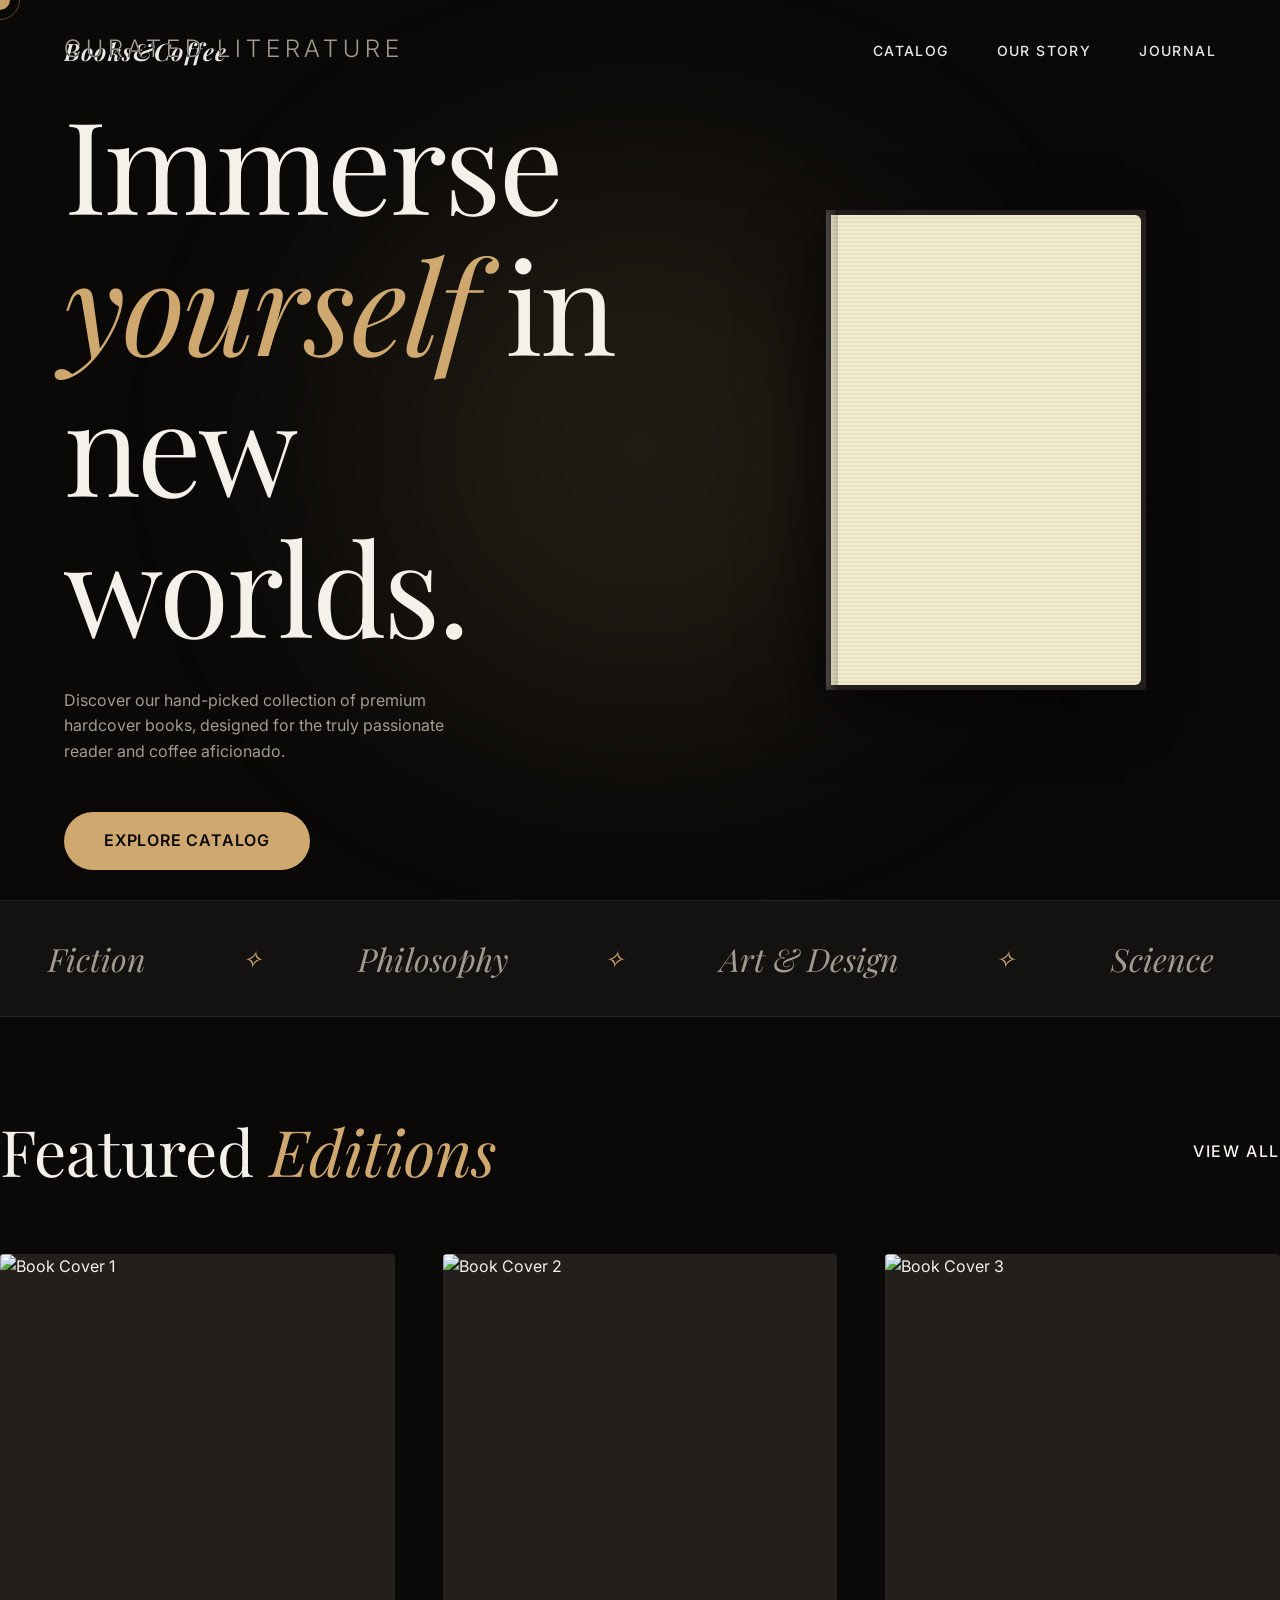
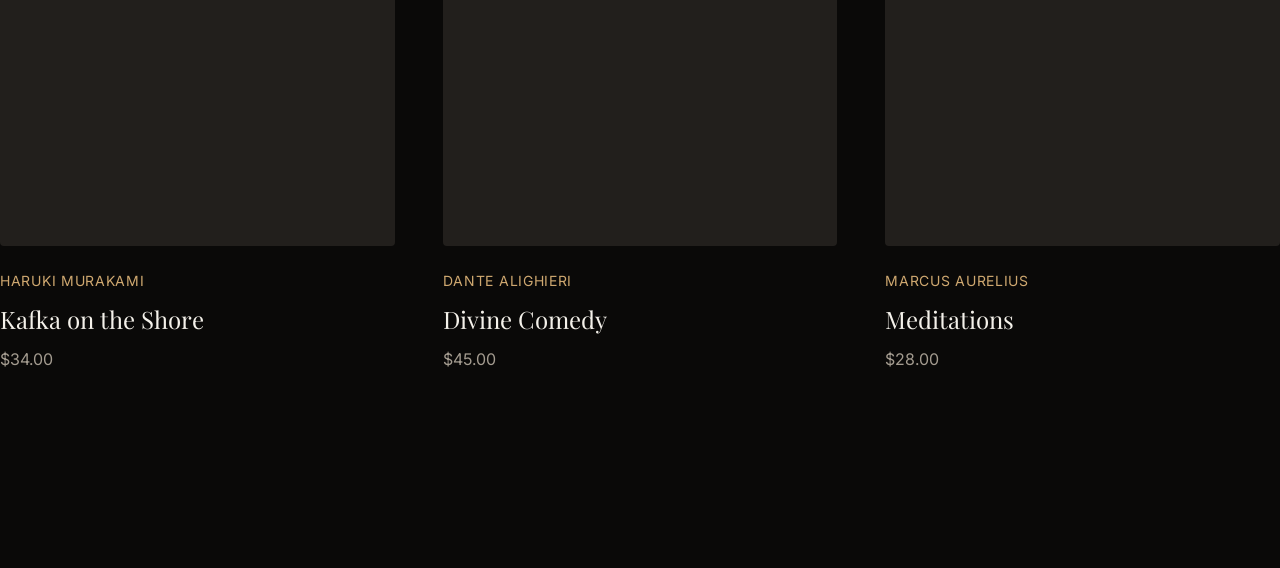
==== index.html @ 7f8e5cc1 "Initial commit: Books and Coffee Awwwards Website" ====
<!DOCTYPE html>
<html lang="en">
<head>
    <meta charset="UTF-8">
    <meta name="viewport" content="width=device-width, initial-scale=1.0">
    <title>Books & Coffee | The Art of Reading</title>
    <!-- Fonts -->
    <link rel="preconnect" href="https://fonts.googleapis.com">
    <link rel="preconnect" href="https://fonts.gstatic.com" crossorigin>
    <link href="https://fonts.googleapis.com/css2?family=Inter:wght@300;400;500;600&family=Playfair+Display:ital,wght@0,400;0,600;0,700;1,400;1,600&display=swap" rel="stylesheet">
    <!-- CSS -->
    <link rel="stylesheet" href="css/style.css">
    <link rel="stylesheet" href="css/animations.css">
    <style>
        /* Specific Landing Page Styles */
        .hero {
            height: 100vh;
            display: flex;
            align-items: center;
            position: relative;
            overflow: hidden;
        }
        
        .hero-bg {
            position: absolute;
            top: 50%;
            left: 50%;
            transform: translate(-50%, -50%);
            width: 80vw;
            height: 80vh;
            background: radial-gradient(circle, rgba(207,168,112,0.15) 0%, rgba(10,9,8,0) 70%);
            border-radius: 50%;
            z-index: 0;
            filter: blur(80px);
        }

        .hero-content {
            position: relative;
            z-index: 10;
            display: flex;
            width: 100%;
            justify-content: space-between;
            align-items: center;
        }

        .hero-text {
            width: 55%;
        }

        .hero-visual {
            width: 40%;
            display: flex;
            justify-content: center;
            perspective: 1200px;
        }

        .btn-primary {
            display: inline-flex;
            align-items: center;
            justify-content: center;
            padding: 1rem 2.5rem;
            background-color: var(--clr-accent);
            color: var(--clr-bg);
            border-radius: 100px;
            font-weight: 600;
            text-transform: uppercase;
            letter-spacing: 0.05em;
            margin-top: 3rem;
            transition: background-color var(--trans-fast);
            position: relative;
            overflow: hidden;
        }

        .btn-primary::before {
            content: '';
            position: absolute;
            top: 0;
            left: -100%;
            width: 100%;
            height: 100%;
            background-color: var(--clr-text);
            transition: left var(--trans-smooth);
            z-index: 1;
        }
        
        .btn-primary:hover::before {
            left: 0;
        }

        .btn-primary span {
            position: relative;
            z-index: 2;
        }

        /* 3D Book styling */
        .book-container {
            width: 320px;
            height: 480px;
            position: relative;
            transform-style: preserve-3d;
            transition: transform 0.1s ease-out;
        }

        .book-container.book-3d {
            box-shadow: -20px 20px 50px rgba(0,0,0,0.5);
        }

        .book-front {
            width: 100%;
            height: 100%;
            position: absolute;
            transform: translateZ(20px);
            background-image: url('https://images.unsplash.com/photo-1544947950-fa07a98d237f?q=80&w=800&auto=format&fit=crop');
            background-size: cover;
            background-position: center;
            border-radius: 2px 8px 8px 2px;
            box-shadow: inset 4px 0 10px rgba(0,0,0,0.1);
        }
        
        .book-front::after {
            /* Spine overlay effect */
            content: '';
            position: absolute;
            top: 0;
            left: 0;
            width: 4%;
            height: 100%;
            background: linear-gradient(to right, rgba(255,255,255,0.2) 0%, rgba(0,0,0,0.2) 100%);
        }

        .book-back {
            width: 100%;
            height: 100%;
            position: absolute;
            transform: translateZ(-20px);
            background-color: var(--clr-surface-light);
            border-radius: 8px 2px 2px 8px;
        }

        .book-spine {
            width: 40px;
            height: 100%;
            position: absolute;
            transform: rotateY(-90deg) translateZ(20px) translateX(-20px);
            background-color: #2c2520;
            transform-origin: left;
        }

        .book-pages {
            width: 310px;
            height: 470px;
            position: absolute;
            top: 5px;
            left: 5px;
            transform: translateZ(-19px);
            background-color: #f4ecce;
            background-image: repeating-linear-gradient(to top, transparent, transparent 2px, rgba(0,0,0,0.05) 2px, rgba(0,0,0,0.05) 4px);
            border-radius: 0 6px 6px 0;
        }

        /* Stats section */
        .stats-marquee {
            width: 100%;
            padding: 2rem 0;
            border-top: 1px solid var(--clr-border);
            border-bottom: 1px solid var(--clr-border);
            display: flex;
            overflow: hidden;
            background-color: var(--clr-surface);
            white-space: nowrap;
        }

        .marquee-content {
            display: flex;
            animation: marquee 20s linear infinite;
        }

        @keyframes marquee {
            0% { transform: translateX(0); }
            100% { transform: translateX(-50%); }
        }

        .marquee-item {
            font-family: var(--font-serif);
            font-size: 2rem;
            font-style: italic;
            padding: 0 3rem;
            color: var(--clr-text-muted);
            display: flex;
            align-items: center;
        }

        .marquee-item::after {
            content: '✧';
            margin-left: 6rem;
            color: var(--clr-accent);
            font-size: 1.5rem;
        }
        
        .section-padding {
            padding: var(--padding-y) 0;
        }

        /* Mini Book Grid */
        .featured-grid {
            display: grid;
            grid-template-columns: repeat(3, 1fr);
            gap: 3rem;
            margin-top: 4rem;
        }

        .book-card {
            position: relative;
            cursor: pointer;
            group: hover;
        }

        .book-card-cover {
            width: 100%;
            aspect-ratio: 2/3;
            background-color: var(--clr-surface-light);
            overflow: hidden;
            margin-bottom: 1.5rem;
            border-radius: 4px;
        }

        .book-card-cover img {
            width: 100%;
            height: 100%;
            object-fit: cover;
            transition: transform 0.8s var(--trans-smooth);
        }

        .book-card:hover .book-card-cover img {
            transform: scale(1.05);
        }

        .book-meta {
            display: flex;
            flex-direction: column;
            gap: 0.5rem;
        }
        
        .book-author {
            color: var(--clr-accent);
            font-size: 0.875rem;
            text-transform: uppercase;
            letter-spacing: 0.05em;
        }
        
        .book-title {
            font-size: 1.5rem;
        }
    </style>
</head>
<body>
    <!-- Custom Cursor -->
    <div class="cursor"></div>
    <div class="cursor-follower"></div>
    
    <!-- Loader -->
    <div class="page-loader">
        <h2 class="serif text-accent" style="font-style: italic;">Books & Coffee.</h2>
    </div>

    <!-- Nav -->
    <nav class="navbar reveal-up">
        <a href="index.html" class="logo interactive magnetic">
            <span class="magnetic-text">Books&Coffee</span>
        </a>
        <div class="nav-links">
            <a href="catalog.html" class="nav-link interactive">Catalog</a>
            <a href="#" class="nav-link interactive">Our Story</a>
            <a href="#" class="nav-link interactive">Journal</a>
        </div>
    </nav>

    <main>
        <!-- Hero -->
        <section class="hero container">
            <div class="hero-bg"></div>
            <div class="hero-content">
                <div class="hero-text">
                    <p class="subtitle reveal-up delay-1" style="margin-bottom: 1.5rem; text-transform: uppercase; letter-spacing: 0.2em;">Curated Literature</p>
                    <h1 class="title-xl reveal-up delay-2">Immerse <br><span class="serif text-accent" style="font-style: italic;">yourself</span> in <br>new worlds.</h1>
                    <p class="reveal-up delay-3" style="max-width: 400px; margin-top: 2rem; color: var(--clr-text-muted);">
                        Discover our hand-picked collection of premium hardcover books, designed for the truly passionate reader and coffee aficionado.
                    </p>
                    <div class="reveal-up delay-4">
                        <a href="catalog.html" class="btn-primary interactive">
                            <span>Explore Catalog</span>
                        </a>
                    </div>
                </div>
                <!-- 3D Book Visual -->
                <div class="hero-visual reveal-up delay-2">
                    <a href="book.html" class="interactive">
                        <div class="book-container book-3d">
                            <div class="book-spine"></div>
                            <div class="book-pages"></div>
                            <div class="book-back"></div>
                            <div class="book-front"></div>
                        </div>
                    </a>
                </div>
            </div>
        </section>

        <!-- Marquee -->
        <div class="stats-marquee">
            <div class="marquee-content">
                <div class="marquee-item">Fiction</div>
                <div class="marquee-item">Philosophy</div>
                <div class="marquee-item">Art & Design</div>
                <div class="marquee-item">Science</div>
                <div class="marquee-item">Fiction</div>
                <div class="marquee-item">Philosophy</div>
                <div class="marquee-item">Art & Design</div>
                <div class="marquee-item">Science</div>
            </div>
        </div>

        <!-- Featured Section -->
        <section class="container section-padding">
            <div class="flex justify-between align-center reveal-up">
                <h2 class="title-lg">Featured <span class="serif text-accent" style="font-style: italic;">Editions</span></h2>
                <a href="catalog.html" class="nav-link interactive" style="font-size: 1rem;">View All</a>
            </div>
            
            <div class="featured-grid">
                <!-- Book Card 1 -->
                <a href="book.html" class="book-card interactive reveal-up delay-1">
                    <div class="book-card-cover reveal-mask">
                        <img src="https://images.unsplash.com/photo-1589829085413-56de8ae18c73?auto=format&fit=crop&q=80&w=800" alt="Book Cover 1">
                    </div>
                    <div class="book-meta">
                        <span class="book-author">Haruki Murakami</span>
                        <h3 class="serif book-title">Kafka on the Shore</h3>
                        <span style="color: var(--clr-text-muted);">$34.00</span>
                    </div>
                </a>
                
                <!-- Book Card 2 -->
                <a href="book.html" class="book-card interactive reveal-up delay-2">
                    <div class="book-card-cover reveal-mask">
                        <img src="https://images.unsplash.com/photo-1629196914225-eb89222cf61f?auto=format&fit=crop&q=80&w=800" alt="Book Cover 2">
                    </div>
                    <div class="book-meta">
                        <span class="book-author">Dante Alighieri</span>
                        <h3 class="serif book-title">Divine Comedy</h3>
                        <span style="color: var(--clr-text-muted);">$45.00</span>
                    </div>
                </a>

                <!-- Book Card 3 -->
                <a href="book.html" class="book-card interactive reveal-up delay-3">
                    <div class="book-card-cover reveal-mask">
                        <img src="https://images.unsplash.com/photo-1543002588-bfa74002ed7e?auto=format&fit=crop&q=80&w=800" alt="Book Cover 3">
                    </div>
                    <div class="book-meta">
                        <span class="book-author">Marcus Aurelius</span>
                        <h3 class="serif book-title">Meditations</h3>
                        <span style="color: var(--clr-text-muted);">$28.00</span>
                    </div>
                </a>
            </div>
        </section>
        
        <!-- Footer Spacer -->
        <div style="height: 100px;"></div>
    </main>

    <!-- Dependencies -->
    <script src="https://unpkg.com/@studio-freight/lenis@1.0.42/dist/lenis.min.js"></script>
    <script src="js/main.js"></script>
    <script src="js/book-effects.js"></script>
    <script>
        // Init scroll reveal observers
        document.addEventListener("DOMContentLoaded", () => {
            // Remove Loader
            setTimeout(() => {
                document.querySelector('.page-loader').classList.add('loaded');
                
                // Trigger initial animations
                setTimeout(() => {
                    document.querySelectorAll('.hero .reveal-up').forEach(el => el.classList.add('in-view'));
                }, 100);
            }, 800);

            // Scroll Observer
            const observerOptions = {
                root: null,
                rootMargin: '0px',
                threshold: 0.15
            };

            const observer = new IntersectionObserver((entries, observer) => {
                entries.forEach(entry => {
                    if (entry.isIntersecting) {
                        entry.target.classList.add('in-view');
                        // Optional: Unobserve after reveal
                        // observer.unobserve(entry.target);
                    }
                });
            }, observerOptions);

            document.querySelectorAll('.reveal-up:not(.hero .reveal-up), .reveal-mask').forEach(el => {
                observer.observe(el);
            });
        });
    </script>
</body>
</html>
---- css/style.css ----
:root {
    /* Color Palette - Premium Espresso / Gold / Cream */
    --clr-bg: #0a0908;
    --clr-surface: #141210;
    --clr-surface-light: #221f1c;
    --clr-text: #f4f1ea;
    --clr-text-muted: #a39b8f;
    --clr-accent: #cfa870;
    /* Goldish / Warm */
    --clr-accent-dark: #8c6a36;
    --clr-border: rgba(255, 255, 255, 0.08);

    /* Typography */
    --font-sans: 'Inter', -apple-system, BlinkMacSystemFont, "Segoe UI", Roboto, Helvetica, Arial, sans-serif;
    --font-serif: 'Playfair Display', Georgia, serif;

    /* Spacing & Layout */
    --container-width: 1440px;
    --padding-x: clamp(1.5rem, 5vw, 4rem);
    --padding-y: clamp(2rem, 8vw, 6rem);

    /* Transitions */
    --trans-fast: 0.3s cubic-bezier(0.16, 1, 0.3, 1);
    --trans-smooth: 0.6s cubic-bezier(0.25, 1, 0.25, 1);
    --trans-spring: 0.8s cubic-bezier(0.175, 0.885, 0.32, 1.275);
}

/* Reset */
*,
*::before,
*::after {
    box-sizing: border-box;
    margin: 0;
    padding: 0;
}

html {
    font-size: 16px;
}

body {
    background-color: var(--clr-bg);
    color: var(--clr-text);
    font-family: var(--font-sans);
    line-height: 1.6;
    overflow-x: hidden;
    -webkit-font-smoothing: antialiased;
    -moz-osx-font-smoothing: grayscale;
    /* Hide default cursor for custom cursor */
    cursor: none;
}

/* Typography Utilities */
h1,
h2,
h3,
h4,
h5,
h6,
.serif {
    font-family: var(--font-serif);
    font-weight: 400;
}

.text-accent {
    color: var(--clr-accent);
}

.title-xl {
    font-size: clamp(3rem, 10vw, 8rem);
    line-height: 1.1;
    letter-spacing: -0.02em;
}

.title-lg {
    font-size: clamp(2rem, 5vw, 4.5rem);
    line-height: 1.2;
}

.subtitle {
    font-size: clamp(1.125rem, 2vw, 1.5rem);
    color: var(--clr-text-muted);
    font-weight: 300;
}

/* Links & Buttons */
a {
    color: inherit;
    text-decoration: none;
    cursor: none;
    /* Let custom cursor handle hover state visually */
}

button {
    background: none;
    border: none;
    color: inherit;
    font: inherit;
    cursor: none;
    outline: none;
}

/* Custom Cursor */
.cursor {
    position: fixed;
    top: 0;
    left: 0;
    width: 20px;
    height: 20px;
    border-radius: 50%;
    background-color: var(--clr-accent);
    pointer-events: none;
    z-index: 9999;
    transform: translate(-50%, -50%);
    transition: width 0.3s cubic-bezier(0.16, 1, 0.3, 1),
        height 0.3s cubic-bezier(0.16, 1, 0.3, 1),
        background-color 0.3s ease;
    mix-blend-mode: difference;
}

.cursor-follower {
    position: fixed;
    top: 0;
    left: 0;
    width: 40px;
    height: 40px;
    border-radius: 50%;
    border: 1px solid rgba(207, 168, 112, 0.4);
    pointer-events: none;
    z-index: 9998;
    transform: translate(-50%, -50%);
    transition: transform 0.1s linear,
        width 0.4s cubic-bezier(0.16, 1, 0.3, 1),
        height 0.4s cubic-bezier(0.16, 1, 0.3, 1);
}

body:hover .cursor,
body:hover .cursor-follower {
    opacity: 1;
}

/* Layout Utilities */
.container {
    width: 100%;
    max-width: var(--container-width);
    margin: 0 auto;
    padding: 0 var(--padding-x);
}

.flex {
    display: flex;
}

.flex-col {
    flex-direction: column;
}

.justify-between {
    justify-content: space-between;
}

.justify-center {
    justify-content: center;
}

.align-center {
    align-items: center;
}

/* Navigation */
.navbar {
    position: fixed;
    top: 0;
    left: 0;
    width: 100%;
    padding: 2rem var(--padding-x);
    z-index: 100;
    display: flex;
    justify-content: space-between;
    align-items: center;
    mix-blend-mode: difference;
}

.logo {
    font-family: var(--font-serif);
    font-size: 1.5rem;
    font-style: italic;
    font-weight: 600;
    letter-spacing: 0.05em;
    position: relative;
    overflow: hidden;
}

.nav-links {
    display: flex;
    gap: 3rem;
}

.nav-link {
    font-size: 0.875rem;
    text-transform: uppercase;
    letter-spacing: 0.1em;
    font-weight: 500;
    position: relative;
}

.nav-link::after {
    content: '';
    position: absolute;
    bottom: -4px;
    left: 0;
    width: 100%;
    height: 1px;
    background-color: var(--clr-accent);
    transform: scaleX(0);
    transform-origin: right;
    transition: transform 0.4s cubic-bezier(0.16, 1, 0.3, 1);
}

.nav-link:hover::after {
    transform: scaleX(1);
    transform-origin: left;
}

/* Utility to ensure Lenis works seamlessly */
html.lenis {
    height: auto;
}

.lenis.lenis-smooth {
    scroll-behavior: auto;
}

.lenis.lenis-smooth [data-lenis-prevent] {
    overscroll-behavior: contain;
}

.lenis.lenis-stopped {
    overflow: hidden;
}

.lenis.lenis-scrolling iframe {
    pointer-events: none;
}
---- css/animations.css ----
/* animations.css */

/* Staggered Fade Up Reveal */
.reveal-up {
    opacity: 0;
    transform: translateY(60px);
    transition: opacity 1.2s var(--trans-smooth), transform 1.2s var(--trans-smooth);
}

.reveal-up.in-view {
    opacity: 1;
    transform: translateY(0);
}

.delay-1 {
    transition-delay: 0.1s;
}

.delay-2 {
    transition-delay: 0.2s;
}

.delay-3 {
    transition-delay: 0.3s;
}

.delay-4 {
    transition-delay: 0.4s;
}

/* Image Parallax Mask Reveal */
.reveal-mask {
    position: relative;
    overflow: hidden;
}

.reveal-mask::after {
    content: '';
    position: absolute;
    top: 0;
    left: 0;
    width: 100%;
    height: 100%;
    background-color: var(--clr-surface);
    transform-origin: top;
    transition: transform 1.2s var(--trans-smooth);
    z-index: 2;
}

.reveal-mask.in-view::after {
    transform: scaleY(0);
}

.reveal-mask img {
    transform: scale(1.2);
    transition: transform 2s var(--trans-smooth);
}

.reveal-mask.in-view img {
    transform: scale(1);
}

/* Page loader fade out */
.page-loader {
    position: fixed;
    top: 0;
    left: 0;
    width: 100%;
    height: 100%;
    background-color: var(--clr-bg);
    z-index: 99999;
    display: flex;
    justify-content: center;
    align-items: center;
    transition: opacity 0.8s ease, visibility 0.8s ease;
}

.page-loader.loaded {
    opacity: 0;
    visibility: hidden;
}

/* Continuous slow rotation */
@keyframes spin-slow {
    0% {
        transform: rotate(0deg);
    }

    100% {
        transform: rotate(360deg);
    }
}

.spin-slow {
    animation: spin-slow 20s linear infinite;
}
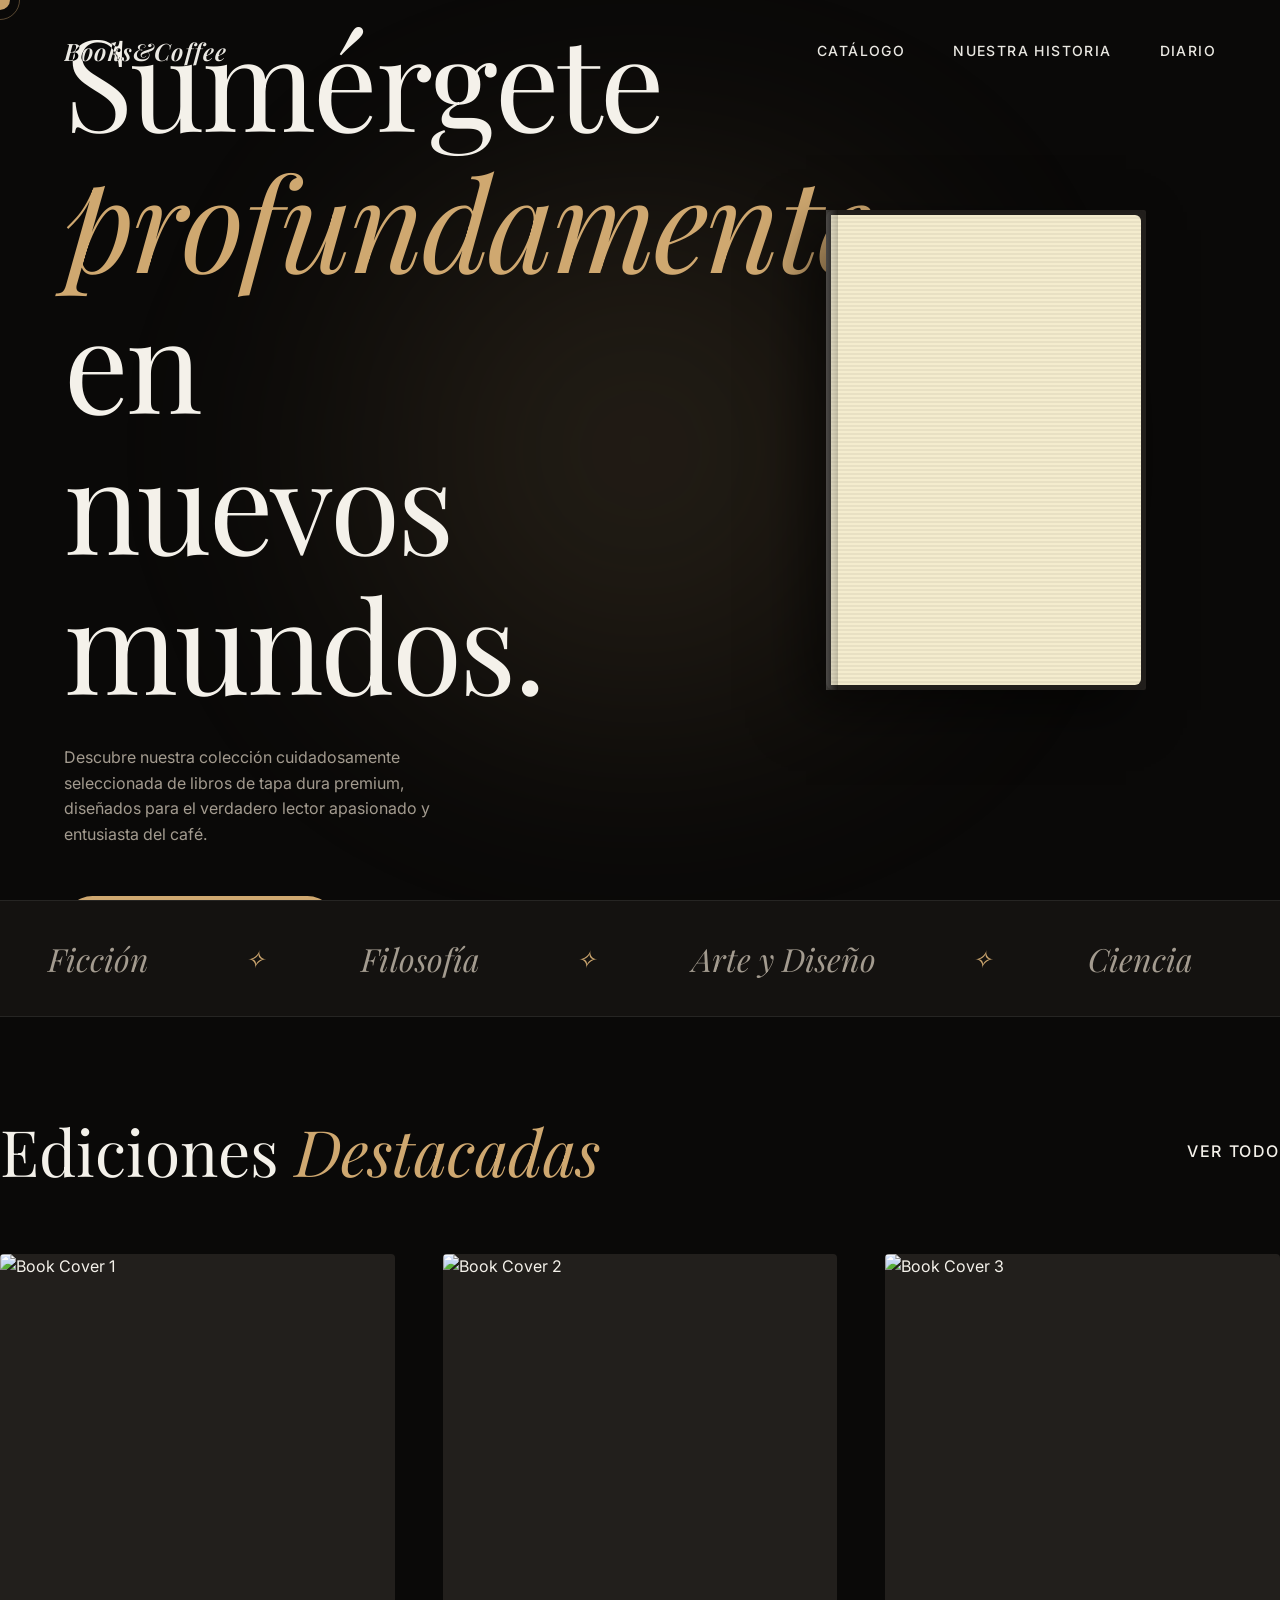
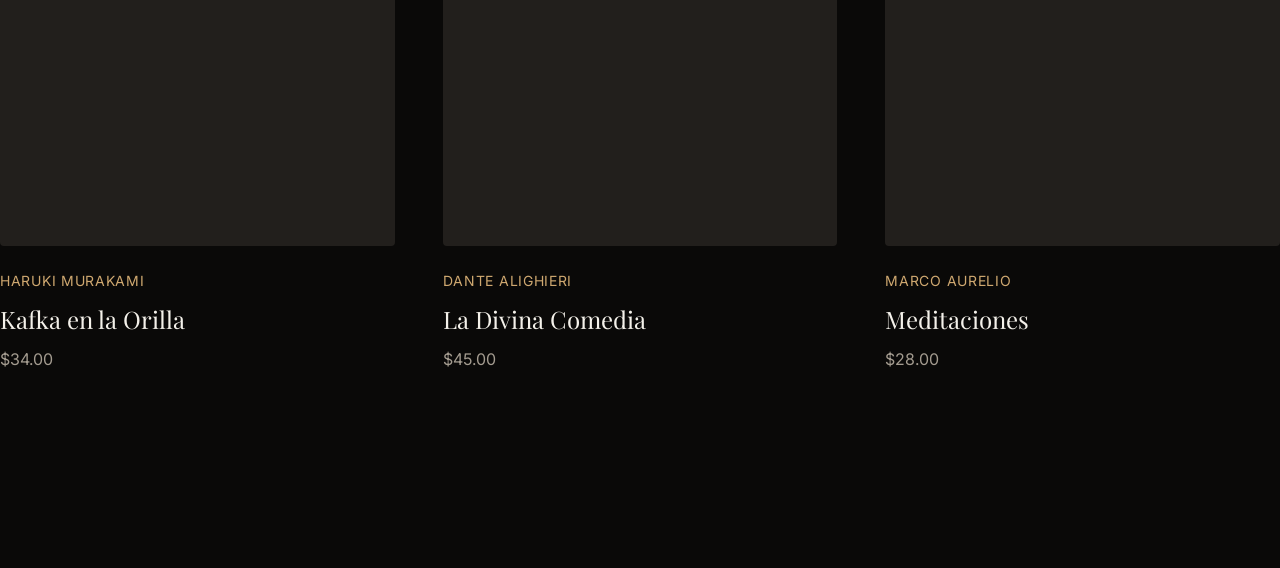
==== commit cc170409: "Fix book.html layout and translate all pages to Spanish" ====
--- a/index.html
+++ b/index.html
@@ -1,13 +1,16 @@
 <!DOCTYPE html>
-<html lang="en">
+<html lang="es">
+
 <head>
     <meta charset="UTF-8">
     <meta name="viewport" content="width=device-width, initial-scale=1.0">
-    <title>Books & Coffee | The Art of Reading</title>
+    <title>Books & Coffee | El Arte de Leer</title>
     <!-- Fonts -->
     <link rel="preconnect" href="https://fonts.googleapis.com">
     <link rel="preconnect" href="https://fonts.gstatic.com" crossorigin>
-    <link href="https://fonts.googleapis.com/css2?family=Inter:wght@300;400;500;600&family=Playfair+Display:ital,wght@0,400;0,600;0,700;1,400;1,600&display=swap" rel="stylesheet">
+    <link
+        href="https://fonts.googleapis.com/css2?family=Inter:wght@300;400;500;600&family=Playfair+Display:ital,wght@0,400;0,600;0,700;1,400;1,600&display=swap"
+        rel="stylesheet">
     <!-- CSS -->
     <link rel="stylesheet" href="css/style.css">
     <link rel="stylesheet" href="css/animations.css">
@@ -20,7 +23,7 @@
             position: relative;
             overflow: hidden;
         }
-        
+
         .hero-bg {
             position: absolute;
             top: 50%;
@@ -28,7 +31,7 @@
             transform: translate(-50%, -50%);
             width: 80vw;
             height: 80vh;
-            background: radial-gradient(circle, rgba(207,168,112,0.15) 0%, rgba(10,9,8,0) 70%);
+            background: radial-gradient(circle, rgba(207, 168, 112, 0.15) 0%, rgba(10, 9, 8, 0) 70%);
             border-radius: 50%;
             z-index: 0;
             filter: blur(80px);
@@ -82,7 +85,7 @@
             transition: left var(--trans-smooth);
             z-index: 1;
         }
-        
+
         .btn-primary:hover::before {
             left: 0;
         }
@@ -102,7 +105,7 @@
         }
 
         .book-container.book-3d {
-            box-shadow: -20px 20px 50px rgba(0,0,0,0.5);
+            box-shadow: -20px 20px 50px rgba(0, 0, 0, 0.5);
         }
 
         .book-front {
@@ -114,9 +117,9 @@
             background-size: cover;
             background-position: center;
             border-radius: 2px 8px 8px 2px;
-            box-shadow: inset 4px 0 10px rgba(0,0,0,0.1);
-        }
-        
+            box-shadow: inset 4px 0 10px rgba(0, 0, 0, 0.1);
+        }
+
         .book-front::after {
             /* Spine overlay effect */
             content: '';
@@ -125,7 +128,7 @@
             left: 0;
             width: 4%;
             height: 100%;
-            background: linear-gradient(to right, rgba(255,255,255,0.2) 0%, rgba(0,0,0,0.2) 100%);
+            background: linear-gradient(to right, rgba(255, 255, 255, 0.2) 0%, rgba(0, 0, 0, 0.2) 100%);
         }
 
         .book-back {
@@ -154,7 +157,7 @@
             left: 5px;
             transform: translateZ(-19px);
             background-color: #f4ecce;
-            background-image: repeating-linear-gradient(to top, transparent, transparent 2px, rgba(0,0,0,0.05) 2px, rgba(0,0,0,0.05) 4px);
+            background-image: repeating-linear-gradient(to top, transparent, transparent 2px, rgba(0, 0, 0, 0.05) 2px, rgba(0, 0, 0, 0.05) 4px);
             border-radius: 0 6px 6px 0;
         }
 
@@ -176,8 +179,13 @@
         }
 
         @keyframes marquee {
-            0% { transform: translateX(0); }
-            100% { transform: translateX(-50%); }
+            0% {
+                transform: translateX(0);
+            }
+
+            100% {
+                transform: translateX(-50%);
+            }
         }
 
         .marquee-item {
@@ -196,7 +204,7 @@
             color: var(--clr-accent);
             font-size: 1.5rem;
         }
-        
+
         .section-padding {
             padding: var(--padding-y) 0;
         }
@@ -212,7 +220,6 @@
         .book-card {
             position: relative;
             cursor: pointer;
-            group: hover;
         }
 
         .book-card-cover {
@@ -240,24 +247,25 @@
             flex-direction: column;
             gap: 0.5rem;
         }
-        
+
         .book-author {
             color: var(--clr-accent);
             font-size: 0.875rem;
             text-transform: uppercase;
             letter-spacing: 0.05em;
         }
-        
+
         .book-title {
             font-size: 1.5rem;
         }
     </style>
 </head>
+
 <body>
     <!-- Custom Cursor -->
     <div class="cursor"></div>
     <div class="cursor-follower"></div>
-    
+
     <!-- Loader -->
     <div class="page-loader">
         <h2 class="serif text-accent" style="font-style: italic;">Books & Coffee.</h2>
@@ -269,9 +277,9 @@
             <span class="magnetic-text">Books&Coffee</span>
         </a>
         <div class="nav-links">
-            <a href="catalog.html" class="nav-link interactive">Catalog</a>
-            <a href="#" class="nav-link interactive">Our Story</a>
-            <a href="#" class="nav-link interactive">Journal</a>
+            <a href="catalog.html" class="nav-link interactive">Catálogo</a>
+            <a href="#" class="nav-link interactive">Nuestra Historia</a>
+            <a href="#" class="nav-link interactive">Diario</a>
         </div>
     </nav>
 
@@ -281,14 +289,19 @@
             <div class="hero-bg"></div>
             <div class="hero-content">
                 <div class="hero-text">
-                    <p class="subtitle reveal-up delay-1" style="margin-bottom: 1.5rem; text-transform: uppercase; letter-spacing: 0.2em;">Curated Literature</p>
-                    <h1 class="title-xl reveal-up delay-2">Immerse <br><span class="serif text-accent" style="font-style: italic;">yourself</span> in <br>new worlds.</h1>
-                    <p class="reveal-up delay-3" style="max-width: 400px; margin-top: 2rem; color: var(--clr-text-muted);">
-                        Discover our hand-picked collection of premium hardcover books, designed for the truly passionate reader and coffee aficionado.
+                    <p class="subtitle reveal-up delay-1"
+                        style="margin-bottom: 1.5rem; text-transform: uppercase; letter-spacing: 0.2em;">Literatura
+                        Selecta</p>
+                    <h1 class="title-xl reveal-up delay-2">Sumérgete <br><span class="serif text-accent"
+                            style="font-style: italic;">profundamente</span> en <br>nuevos mundos.</h1>
+                    <p class="reveal-up delay-3"
+                        style="max-width: 400px; margin-top: 2rem; color: var(--clr-text-muted);">
+                        Descubre nuestra colección cuidadosamente seleccionada de libros de tapa dura premium, diseñados
+                        para el verdadero lector apasionado y entusiasta del café.
                     </p>
                     <div class="reveal-up delay-4">
                         <a href="catalog.html" class="btn-primary interactive">
-                            <span>Explore Catalog</span>
+                            <span>Explorar Catálogo</span>
                         </a>
                     </div>
                 </div>
@@ -309,45 +322,48 @@
         <!-- Marquee -->
         <div class="stats-marquee">
             <div class="marquee-content">
-                <div class="marquee-item">Fiction</div>
-                <div class="marquee-item">Philosophy</div>
-                <div class="marquee-item">Art & Design</div>
-                <div class="marquee-item">Science</div>
-                <div class="marquee-item">Fiction</div>
-                <div class="marquee-item">Philosophy</div>
-                <div class="marquee-item">Art & Design</div>
-                <div class="marquee-item">Science</div>
+                <div class="marquee-item">Ficción</div>
+                <div class="marquee-item">Filosofía</div>
+                <div class="marquee-item">Arte y Diseño</div>
+                <div class="marquee-item">Ciencia</div>
+                <div class="marquee-item">Ficción</div>
+                <div class="marquee-item">Filosofía</div>
+                <div class="marquee-item">Arte y Diseño</div>
+                <div class="marquee-item">Ciencia</div>
             </div>
         </div>
 
         <!-- Featured Section -->
         <section class="container section-padding">
             <div class="flex justify-between align-center reveal-up">
-                <h2 class="title-lg">Featured <span class="serif text-accent" style="font-style: italic;">Editions</span></h2>
-                <a href="catalog.html" class="nav-link interactive" style="font-size: 1rem;">View All</a>
+                <h2 class="title-lg">Ediciones <span class="serif text-accent"
+                        style="font-style: italic;">Destacadas</span></h2>
+                <a href="catalog.html" class="nav-link interactive" style="font-size: 1rem;">Ver Todo</a>
             </div>
-            
+
             <div class="featured-grid">
                 <!-- Book Card 1 -->
                 <a href="book.html" class="book-card interactive reveal-up delay-1">
                     <div class="book-card-cover reveal-mask">
-                        <img src="https://images.unsplash.com/photo-1589829085413-56de8ae18c73?auto=format&fit=crop&q=80&w=800" alt="Book Cover 1">
+                        <img src="https://images.unsplash.com/photo-1589829085413-56de8ae18c73?auto=format&fit=crop&q=80&w=800"
+                            alt="Book Cover 1">
                     </div>
                     <div class="book-meta">
                         <span class="book-author">Haruki Murakami</span>
-                        <h3 class="serif book-title">Kafka on the Shore</h3>
+                        <h3 class="serif book-title">Kafka en la Orilla</h3>
                         <span style="color: var(--clr-text-muted);">$34.00</span>
                     </div>
                 </a>
-                
+
                 <!-- Book Card 2 -->
                 <a href="book.html" class="book-card interactive reveal-up delay-2">
                     <div class="book-card-cover reveal-mask">
-                        <img src="https://images.unsplash.com/photo-1629196914225-eb89222cf61f?auto=format&fit=crop&q=80&w=800" alt="Book Cover 2">
+                        <img src="https://images.unsplash.com/photo-1629196914225-eb89222cf61f?auto=format&fit=crop&q=80&w=800"
+                            alt="Book Cover 2">
                     </div>
                     <div class="book-meta">
                         <span class="book-author">Dante Alighieri</span>
-                        <h3 class="serif book-title">Divine Comedy</h3>
+                        <h3 class="serif book-title">La Divina Comedia</h3>
                         <span style="color: var(--clr-text-muted);">$45.00</span>
                     </div>
                 </a>
@@ -355,17 +371,18 @@
                 <!-- Book Card 3 -->
                 <a href="book.html" class="book-card interactive reveal-up delay-3">
                     <div class="book-card-cover reveal-mask">
-                        <img src="https://images.unsplash.com/photo-1543002588-bfa74002ed7e?auto=format&fit=crop&q=80&w=800" alt="Book Cover 3">
+                        <img src="https://images.unsplash.com/photo-1543002588-bfa74002ed7e?auto=format&fit=crop&q=80&w=800"
+                            alt="Book Cover 3">
                     </div>
                     <div class="book-meta">
-                        <span class="book-author">Marcus Aurelius</span>
-                        <h3 class="serif book-title">Meditations</h3>
+                        <span class="book-author">Marco Aurelio</span>
+                        <h3 class="serif book-title">Meditaciones</h3>
                         <span style="color: var(--clr-text-muted);">$28.00</span>
                     </div>
                 </a>
             </div>
         </section>
-        
+
         <!-- Footer Spacer -->
         <div style="height: 100px;"></div>
     </main>
@@ -380,7 +397,7 @@
             // Remove Loader
             setTimeout(() => {
                 document.querySelector('.page-loader').classList.add('loaded');
-                
+
                 // Trigger initial animations
                 setTimeout(() => {
                     document.querySelectorAll('.hero .reveal-up').forEach(el => el.classList.add('in-view'));
@@ -410,4 +427,5 @@
         });
     </script>
 </body>
-</html>
+
+</html>
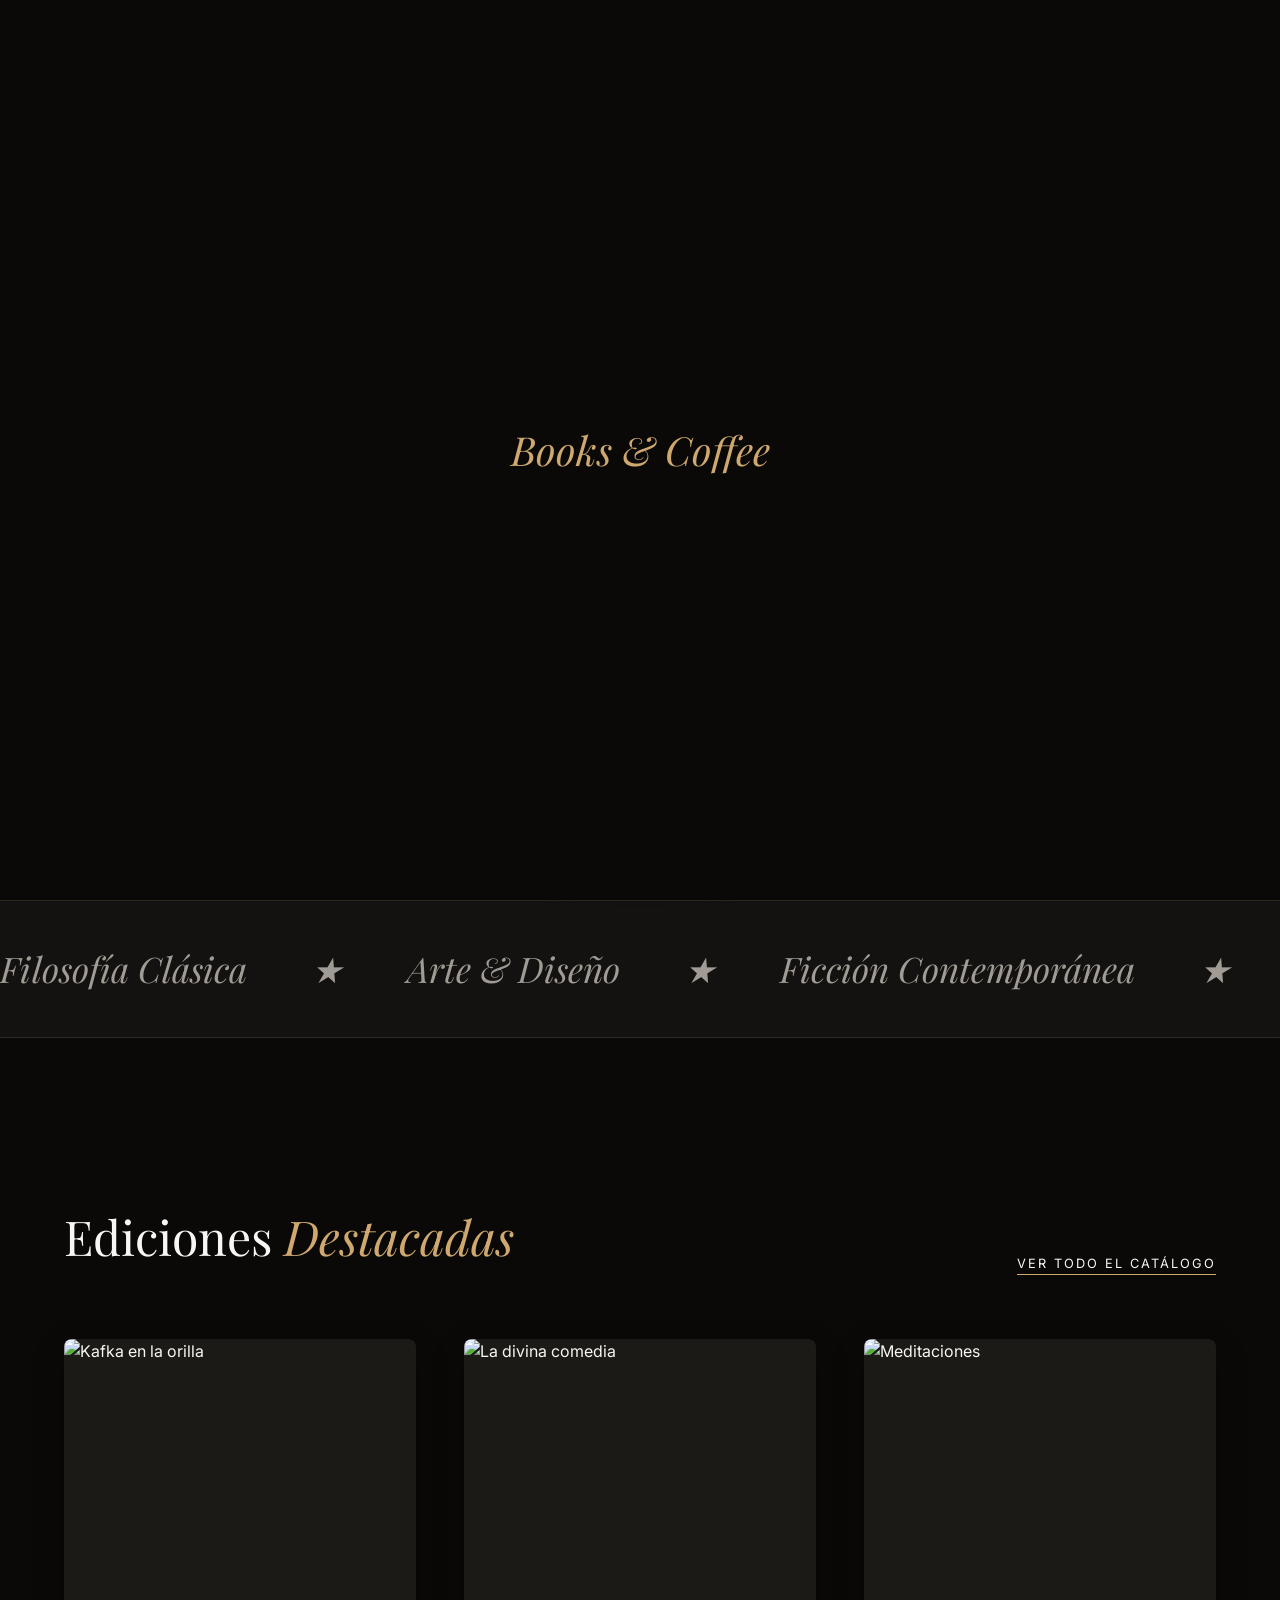
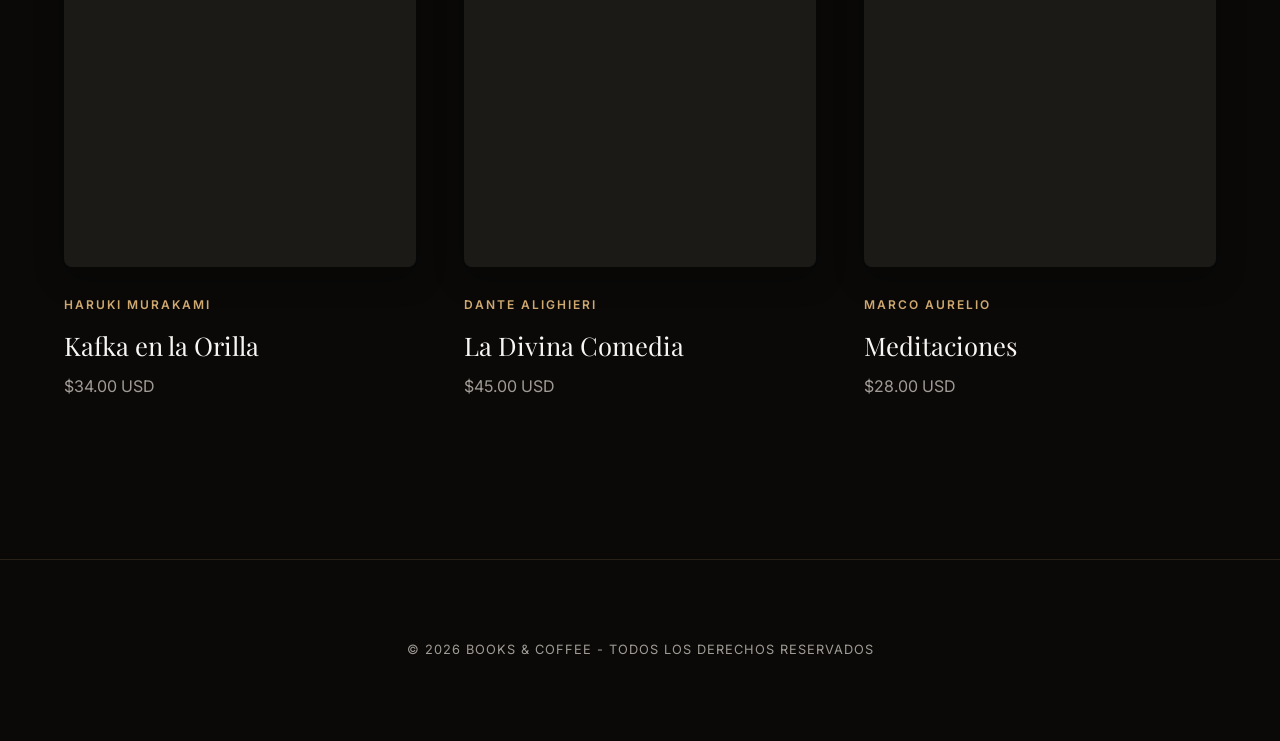
==== commit 887da461: "Update index.html Modifique la parte del index..." ====
--- a/index.html
+++ b/index.html
@@ -5,23 +5,83 @@
     <meta charset="UTF-8">
     <meta name="viewport" content="width=device-width, initial-scale=1.0">
     <title>Books & Coffee | El Arte de Leer</title>
-    <!-- Fonts -->
     <link rel="preconnect" href="https://fonts.googleapis.com">
     <link rel="preconnect" href="https://fonts.gstatic.com" crossorigin>
-    <link
-        href="https://fonts.googleapis.com/css2?family=Inter:wght@300;400;500;600&family=Playfair+Display:ital,wght@0,400;0,600;0,700;1,400;1,600&display=swap"
-        rel="stylesheet">
-    <!-- CSS -->
+    <link href="https://fonts.googleapis.com/css2?family=Inter:wght@300;400;600&family=Playfair+Display:ital,wght@0,400;0,700;1,400;1,700&display=swap" rel="stylesheet">
+    
     <link rel="stylesheet" href="css/style.css">
     <link rel="stylesheet" href="css/animations.css">
+    
     <style>
-        /* Specific Landing Page Styles */
+        :root {
+            --clr-accent: #CFA870;
+            --clr-bg: #0A0908;
+            --clr-surface: #141210;
+            --clr-surface-light: #1C1A17;
+            --clr-text: #F8F5F2;
+            --clr-text-muted: #A09B95;
+            --clr-border: rgba(207, 168, 112, 0.15);
+            --trans-smooth: cubic-bezier(0.76, 0, 0.24, 1);
+        }
+
+        * { margin: 0; padding: 0; box-sizing: border-box; }
+
+        body {
+            background-color: var(--clr-bg);
+            color: var(--clr-text);
+            font-family: 'Inter', sans-serif;
+            overflow-x: hidden;
+            line-height: 1.6;
+        }
+
+        .container { width: 90%; max-width: 1400px; margin: 0 auto; }
+
+        /* --- NAVIGATION (Glassmorphism) --- */
+        .navbar {
+            position: fixed;
+            top: 0;
+            width: 100%;
+            padding: 1.5rem 0;
+            z-index: 1000;
+            backdrop-filter: blur(12px);
+            -webkit-backdrop-filter: blur(12px);
+            background: rgba(10, 9, 8, 0.75);
+            border-bottom: 1px solid var(--clr-border);
+        }
+
+        .navbar .container {
+            display: flex;
+            justify-content: space-between;
+            align-items: center;
+        }
+
+        .logo {
+            font-family: 'Playfair Display', serif;
+            font-weight: 700;
+            font-size: 1.4rem;
+            text-decoration: none;
+            color: var(--clr-text);
+            letter-spacing: -0.5px;
+        }
+
+        .nav-links a {
+            margin-left: 2.5rem;
+            text-decoration: none;
+            color: var(--clr-text-muted);
+            font-size: 0.85rem;
+            text-transform: uppercase;
+            letter-spacing: 1.5px;
+            transition: color 0.3s;
+        }
+
+        .nav-links a:hover { color: var(--clr-accent); }
+
+        /* --- HERO SECTION --- */
         .hero {
             height: 100vh;
             display: flex;
             align-items: center;
             position: relative;
-            overflow: hidden;
         }
 
         .hero-bg {
@@ -29,403 +89,291 @@
             top: 50%;
             left: 50%;
             transform: translate(-50%, -50%);
-            width: 80vw;
-            height: 80vh;
-            background: radial-gradient(circle, rgba(207, 168, 112, 0.15) 0%, rgba(10, 9, 8, 0) 70%);
-            border-radius: 50%;
+            width: 70vw;
+            height: 70vh;
+            background: radial-gradient(circle, rgba(207, 168, 112, 0.12) 0%, rgba(10, 9, 8, 0) 70%);
             z-index: 0;
-            filter: blur(80px);
+            filter: blur(100px);
+            pointer-events: none;
         }
 
         .hero-content {
-            position: relative;
+            display: grid;
+            grid-template-columns: 1.2fr 0.8fr;
+            align-items: center;
+            width: 100%;
             z-index: 10;
-            display: flex;
-            width: 100%;
-            justify-content: space-between;
-            align-items: center;
-        }
-
-        .hero-text {
-            width: 55%;
-        }
-
-        .hero-visual {
-            width: 40%;
-            display: flex;
-            justify-content: center;
-            perspective: 1200px;
-        }
+        }
+
+        .title-xl {
+            font-family: 'Playfair Display', serif;
+            font-size: clamp(3.5rem, 7vw, 6rem);
+            line-height: 1;
+            margin: 1.5rem 0;
+        }
+
+        .text-accent { color: var(--clr-accent); }
+        .serif { font-family: 'Playfair Display', serif; }
 
         .btn-primary {
-            display: inline-flex;
-            align-items: center;
-            justify-content: center;
-            padding: 1rem 2.5rem;
+            display: inline-block;
+            padding: 1.2rem 3rem;
             background-color: var(--clr-accent);
             color: var(--clr-bg);
             border-radius: 100px;
             font-weight: 600;
+            text-decoration: none;
             text-transform: uppercase;
-            letter-spacing: 0.05em;
-            margin-top: 3rem;
-            transition: background-color var(--trans-fast);
-            position: relative;
-            overflow: hidden;
-        }
-
-        .btn-primary::before {
-            content: '';
-            position: absolute;
-            top: 0;
-            left: -100%;
-            width: 100%;
-            height: 100%;
-            background-color: var(--clr-text);
-            transition: left var(--trans-smooth);
-            z-index: 1;
-        }
-
-        .btn-primary:hover::before {
-            left: 0;
-        }
-
-        .btn-primary span {
-            position: relative;
-            z-index: 2;
-        }
-
-        /* 3D Book styling */
+            letter-spacing: 2px;
+            margin-top: 2.5rem;
+            transition: transform 0.3s var(--trans-smooth), box-shadow 0.3s;
+        }
+
+        .btn-primary:hover {
+            transform: translateY(-5px);
+            box-shadow: 0 15px 30px rgba(207, 168, 112, 0.2);
+        }
+
+        /* --- 3D BOOK VISUAL --- */
         .book-container {
             width: 320px;
-            height: 480px;
+            height: 460px;
+            transform-style: preserve-3d;
+            box-shadow: -20px 20px 50px rgba(0, 0, 0, 0.6);
             position: relative;
-            transform-style: preserve-3d;
-            transition: transform 0.1s ease-out;
-        }
-
-        .book-container.book-3d {
-            box-shadow: -20px 20px 50px rgba(0, 0, 0, 0.5);
         }
 
         .book-front {
-            width: 100%;
-            height: 100%;
-            position: absolute;
+            position: absolute; width: 100%; height: 100%;
+            background: url('https://images.unsplash.com/photo-1544947950-fa07a98d237f?q=80&w=800') center/cover;
             transform: translateZ(20px);
-            background-image: url('https://images.unsplash.com/photo-1544947950-fa07a98d237f?q=80&w=800&auto=format&fit=crop');
-            background-size: cover;
-            background-position: center;
             border-radius: 2px 8px 8px 2px;
-            box-shadow: inset 4px 0 10px rgba(0, 0, 0, 0.1);
-        }
-
-        .book-front::after {
-            /* Spine overlay effect */
-            content: '';
-            position: absolute;
-            top: 0;
-            left: 0;
-            width: 4%;
-            height: 100%;
-            background: linear-gradient(to right, rgba(255, 255, 255, 0.2) 0%, rgba(0, 0, 0, 0.2) 100%);
-        }
-
-        .book-back {
-            width: 100%;
-            height: 100%;
-            position: absolute;
-            transform: translateZ(-20px);
-            background-color: var(--clr-surface-light);
-            border-radius: 8px 2px 2px 8px;
         }
 
         .book-spine {
-            width: 40px;
-            height: 100%;
-            position: absolute;
+            position: absolute; width: 40px; height: 100%;
+            background: #2c2520;
             transform: rotateY(-90deg) translateZ(20px) translateX(-20px);
-            background-color: #2c2520;
             transform-origin: left;
         }
 
-        .book-pages {
-            width: 310px;
-            height: 470px;
-            position: absolute;
-            top: 5px;
-            left: 5px;
-            transform: translateZ(-19px);
-            background-color: #f4ecce;
-            background-image: repeating-linear-gradient(to top, transparent, transparent 2px, rgba(0, 0, 0, 0.05) 2px, rgba(0, 0, 0, 0.05) 4px);
-            border-radius: 0 6px 6px 0;
-        }
-
-        /* Stats section */
+        /* --- MARQUEE --- */
         .stats-marquee {
-            width: 100%;
-            padding: 2rem 0;
             border-top: 1px solid var(--clr-border);
             border-bottom: 1px solid var(--clr-border);
-            display: flex;
+            padding: 2.5rem 0;
+            background: var(--clr-surface);
             overflow: hidden;
-            background-color: var(--clr-surface);
-            white-space: nowrap;
         }
 
         .marquee-content {
             display: flex;
-            animation: marquee 20s linear infinite;
+            animation: marquee 25s linear infinite;
+            gap: 4rem;
         }
 
         @keyframes marquee {
-            0% {
-                transform: translateX(0);
-            }
-
-            100% {
-                transform: translateX(-50%);
-            }
+            0% { transform: translateX(0); }
+            100% { transform: translateX(-50%); }
         }
 
         .marquee-item {
-            font-family: var(--font-serif);
-            font-size: 2rem;
+            font-family: 'Playfair Display', serif;
+            font-size: 2.2rem;
             font-style: italic;
-            padding: 0 3rem;
             color: var(--clr-text-muted);
             display: flex;
             align-items: center;
-        }
-
-        .marquee-item::after {
-            content: '✧';
-            margin-left: 6rem;
-            color: var(--clr-accent);
-            font-size: 1.5rem;
-        }
-
-        .section-padding {
-            padding: var(--padding-y) 0;
-        }
-
-        /* Mini Book Grid */
+            white-space: nowrap;
+        }
+
+        /* --- FEATURED GRID --- */
+        .featured-section { padding: 10rem 0; }
+
         .featured-grid {
             display: grid;
-            grid-template-columns: repeat(3, 1fr);
+            grid-template-columns: repeat(auto-fit, minmax(300px, 1fr));
             gap: 3rem;
             margin-top: 4rem;
         }
 
         .book-card {
-            position: relative;
-            cursor: pointer;
+            text-decoration: none;
+            color: inherit;
+            display: block;
         }
 
         .book-card-cover {
             width: 100%;
             aspect-ratio: 2/3;
             background-color: var(--clr-surface-light);
+            border-radius: 8px;
             overflow: hidden;
             margin-bottom: 1.5rem;
-            border-radius: 4px;
+            box-shadow: 0 10px 30px rgba(0,0,0,0.3);
+            transition: transform 0.5s var(--trans-smooth);
         }
 
         .book-card-cover img {
-            width: 100%;
-            height: 100%;
-            object-fit: cover;
-            transition: transform 0.8s var(--trans-smooth);
-        }
-
-        .book-card:hover .book-card-cover img {
-            transform: scale(1.05);
-        }
-
-        .book-meta {
-            display: flex;
-            flex-direction: column;
-            gap: 0.5rem;
-        }
-
-        .book-author {
-            color: var(--clr-accent);
-            font-size: 0.875rem;
-            text-transform: uppercase;
-            letter-spacing: 0.05em;
-        }
-
-        .book-title {
-            font-size: 1.5rem;
-        }
+            width: 100%; height: 100%; object-fit: cover;
+            transition: transform 0.8s ease;
+        }
+
+        .book-card:hover .book-card-cover {
+            transform: translateY(-10px) rotate(-1deg);
+        }
+
+        .book-card:hover .book-card-cover img { transform: scale(1.1); }
+
+        /* --- LOADER --- */
+        .page-loader {
+            position: fixed; inset: 0; background: var(--clr-bg);
+            z-index: 2000; display: flex; justify-content: center; align-items: center;
+            transition: opacity 0.8s ease, visibility 0.8s;
+        }
+
+        .page-loader.loaded { opacity: 0; visibility: hidden; }
+
     </style>
 </head>
 
 <body>
-    <!-- Custom Cursor -->
-    <div class="cursor"></div>
-    <div class="cursor-follower"></div>
-
-    <!-- Loader -->
     <div class="page-loader">
-        <h2 class="serif text-accent" style="font-style: italic;">Books & Coffee.</h2>
+        <h2 class="serif text-accent" style="font-style: italic; font-size: 2.5rem;">Books & Coffee</h2>
     </div>
 
-    <!-- Nav -->
-    <nav class="navbar reveal-up">
-        <a href="index.html" class="logo interactive magnetic">
-            <span class="magnetic-text">Books&Coffee</span>
-        </a>
-        <div class="nav-links">
-            <a href="catalog.html" class="nav-link interactive">Catálogo</a>
-            <a href="#" class="nav-link interactive">Nuestra Historia</a>
-            <a href="#" class="nav-link interactive">Diario</a>
+    <nav class="navbar">
+        <div class="container">
+            <a href="index.html" class="logo">BOOKS & COFFEE</a>
+            <div class="nav-links">
+                <a href="catalog.html">Catálogo</a>
+                <a href="#">Historia</a>
+                <a href="#">Diario</a>
+            </div>
         </div>
     </nav>
 
     <main>
-        <!-- Hero -->
-        <section class="hero container">
+        <section class="hero">
             <div class="hero-bg"></div>
-            <div class="hero-content">
-                <div class="hero-text">
-                    <p class="subtitle reveal-up delay-1"
-                        style="margin-bottom: 1.5rem; text-transform: uppercase; letter-spacing: 0.2em;">Literatura
-                        Selecta</p>
-                    <h1 class="title-xl reveal-up delay-2">Sumérgete <br><span class="serif text-accent"
-                            style="font-style: italic;">profundamente</span> en <br>nuevos mundos.</h1>
-                    <p class="reveal-up delay-3"
-                        style="max-width: 400px; margin-top: 2rem; color: var(--clr-text-muted);">
-                        Descubre nuestra colección cuidadosamente seleccionada de libros de tapa dura premium, diseñados
-                        para el verdadero lector apasionado y entusiasta del café.
-                    </p>
-                    <div class="reveal-up delay-4">
-                        <a href="catalog.html" class="btn-primary interactive">
-                            <span>Explorar Catálogo</span>
-                        </a>
-                    </div>
-                </div>
-                <!-- 3D Book Visual -->
-                <div class="hero-visual reveal-up delay-2">
-                    <a href="book.html" class="interactive">
-                        <div class="book-container book-3d">
+            <div class="container">
+                <div class="hero-content">
+                    <div class="hero-text">
+                        <p style="text-transform: uppercase; letter-spacing: 5px; color: var(--clr-accent); font-size: 0.8rem; font-weight: 600;">
+                            Ediciones de Coleccionista
+                        </p>
+                        <h1 class="title-xl">
+                            Escribe tu propia <br>
+                            <span class="serif text-accent" style="font-style: italic;">historia</span> hoy.
+                        </h1>
+                        <p style="max-width: 420px; color: var(--clr-text-muted); font-size: 1.1rem; margin-top: 1rem;">
+                            Curamos los libros más bellos del mundo para acompañar tus mañanas. Encuentra el refugio perfecto en cada página.
+                        </p>
+                        <a href="catalog.html" class="btn-primary">Explorar Colección</a>
+                    </div>
+
+                    <div class="hero-visual">
+                        <div class="book-container">
                             <div class="book-spine"></div>
-                            <div class="book-pages"></div>
-                            <div class="book-back"></div>
                             <div class="book-front"></div>
                         </div>
-                    </a>
+                    </div>
                 </div>
             </div>
         </section>
 
-        <!-- Marquee -->
         <div class="stats-marquee">
             <div class="marquee-content">
-                <div class="marquee-item">Ficción</div>
-                <div class="marquee-item">Filosofía</div>
-                <div class="marquee-item">Arte y Diseño</div>
-                <div class="marquee-item">Ciencia</div>
-                <div class="marquee-item">Ficción</div>
-                <div class="marquee-item">Filosofía</div>
-                <div class="marquee-item">Arte y Diseño</div>
-                <div class="marquee-item">Ciencia</div>
+                <div class="marquee-item">Filosofía Clásica</div>
+                <div class="marquee-item">★</div>
+                <div class="marquee-item">Arte & Diseño</div>
+                <div class="marquee-item">★</div>
+                <div class="marquee-item">Ficción Contemporánea</div>
+                <div class="marquee-item">★</div>
+                <div class="marquee-item">Ciencia Ficción</div>
+                <div class="marquee-item">★</div>
+                <div class="marquee-item">Filosofía Clásica</div>
+                <div class="marquee-item">★</div>
+                <div class="marquee-item">Arte & Diseño</div>
+                <div class="marquee-item">★</div>
+                <div class="marquee-item">Ficción Contemporánea</div>
+                <div class="marquee-item">★</div>
             </div>
         </div>
 
-        <!-- Featured Section -->
-        <section class="container section-padding">
-            <div class="flex justify-between align-center reveal-up">
-                <h2 class="title-lg">Ediciones <span class="serif text-accent"
-                        style="font-style: italic;">Destacadas</span></h2>
-                <a href="catalog.html" class="nav-link interactive" style="font-size: 1rem;">Ver Todo</a>
+        <section class="container featured-section">
+            <div style="display: flex; justify-content: space-between; align-items: flex-end;">
+                <h2 class="serif" style="font-size: 3rem;">Ediciones <span class="text-accent" style="font-style: italic;">Destacadas</span></h2>
+                <a href="catalog.html" style="color: var(--clr-text); text-transform: uppercase; letter-spacing: 2px; font-size: 0.8rem; text-decoration: none; border-bottom: 1px solid var(--clr-accent);">Ver todo el catálogo</a>
             </div>
 
             <div class="featured-grid">
-                <!-- Book Card 1 -->
-                <a href="book.html" class="book-card interactive reveal-up delay-1">
-                    <div class="book-card-cover reveal-mask">
-                        <img src="https://images.unsplash.com/photo-1589829085413-56de8ae18c73?auto=format&fit=crop&q=80&w=800"
-                            alt="Book Cover 1">
+                <a href="book.html" class="book-card">
+                    <div class="book-card-cover">
+                        <img src="https://images.unsplash.com/photo-1589829085413-56de8ae18c73?auto=format&fit=crop&q=80&w=800" alt="Kafka en la orilla">
                     </div>
                     <div class="book-meta">
-                        <span class="book-author">Haruki Murakami</span>
-                        <h3 class="serif book-title">Kafka en la Orilla</h3>
-                        <span style="color: var(--clr-text-muted);">$34.00</span>
+                        <span style="color: var(--clr-accent); font-size: 0.75rem; letter-spacing: 2px; font-weight: 600;">HARUKI MURAKAMI</span>
+                        <h3 class="serif" style="font-size: 1.6rem; margin: 0.5rem 0;">Kafka en la Orilla</h3>
+                        <p style="color: var(--clr-text-muted);">$34.00 USD</p>
                     </div>
                 </a>
 
-                <!-- Book Card 2 -->
-                <a href="book.html" class="book-card interactive reveal-up delay-2">
-                    <div class="book-card-cover reveal-mask">
-                        <img src="https://images.unsplash.com/photo-1629196914225-eb89222cf61f?auto=format&fit=crop&q=80&w=800"
-                            alt="Book Cover 2">
+                <a href="book.html" class="book-card">
+                    <div class="book-card-cover">
+                        <img src="https://images.unsplash.com/photo-1629196914225-eb89222cf61f?auto=format&fit=crop&q=80&w=800" alt="La divina comedia">
                     </div>
                     <div class="book-meta">
-                        <span class="book-author">Dante Alighieri</span>
-                        <h3 class="serif book-title">La Divina Comedia</h3>
-                        <span style="color: var(--clr-text-muted);">$45.00</span>
+                        <span style="color: var(--clr-accent); font-size: 0.75rem; letter-spacing: 2px; font-weight: 600;">DANTE ALIGHIERI</span>
+                        <h3 class="serif" style="font-size: 1.6rem; margin: 0.5rem 0;">La Divina Comedia</h3>
+                        <p style="color: var(--clr-text-muted);">$45.00 USD</p>
                     </div>
                 </a>
 
-                <!-- Book Card 3 -->
-                <a href="book.html" class="book-card interactive reveal-up delay-3">
-                    <div class="book-card-cover reveal-mask">
-                        <img src="https://images.unsplash.com/photo-1543002588-bfa74002ed7e?auto=format&fit=crop&q=80&w=800"
-                            alt="Book Cover 3">
+                <a href="book.html" class="book-card">
+                    <div class="book-card-cover">
+                        <img src="https://images.unsplash.com/photo-1543002588-bfa74002ed7e?auto=format&fit=crop&q=80&w=800" alt="Meditaciones">
                     </div>
                     <div class="book-meta">
-                        <span class="book-author">Marco Aurelio</span>
-                        <h3 class="serif book-title">Meditaciones</h3>
-                        <span style="color: var(--clr-text-muted);">$28.00</span>
+                        <span style="color: var(--clr-accent); font-size: 0.75rem; letter-spacing: 2px; font-weight: 600;">MARCO AURELIO</span>
+                        <h3 class="serif" style="font-size: 1.6rem; margin: 0.5rem 0;">Meditaciones</h3>
+                        <p style="color: var(--clr-text-muted);">$28.00 USD</p>
                     </div>
                 </a>
             </div>
         </section>
 
-        <!-- Footer Spacer -->
-        <div style="height: 100px;"></div>
+        <footer style="padding: 5rem 0; border-top: 1px solid var(--clr-border); text-align: center; color: var(--clr-text-muted); font-size: 0.8rem; letter-spacing: 1px;">
+            <p>&copy; 2026 BOOKS & COFFEE - TODOS LOS DERECHOS RESERVADOS</p>
+        </footer>
     </main>
 
-    <!-- Dependencies -->
     <script src="https://unpkg.com/@studio-freight/lenis@1.0.42/dist/lenis.min.js"></script>
-    <script src="js/main.js"></script>
-    <script src="js/book-effects.js"></script>
     <script>
-        // Init scroll reveal observers
-        document.addEventListener("DOMContentLoaded", () => {
-            // Remove Loader
+        // --- Smooth Scroll (Lenis) ---
+        const lenis = new Lenis();
+        function raf(time) {
+            lenis.raf(time);
+            requestAnimationFrame(raf);
+        }
+        requestAnimationFrame(raf);
+
+        // --- Loader Hide ---
+        window.addEventListener('load', () => {
             setTimeout(() => {
                 document.querySelector('.page-loader').classList.add('loaded');
-
-                // Trigger initial animations
-                setTimeout(() => {
-                    document.querySelectorAll('.hero .reveal-up').forEach(el => el.classList.add('in-view'));
-                }, 100);
             }, 800);
-
-            // Scroll Observer
-            const observerOptions = {
-                root: null,
-                rootMargin: '0px',
-                threshold: 0.15
-            };
-
-            const observer = new IntersectionObserver((entries, observer) => {
-                entries.forEach(entry => {
-                    if (entry.isIntersecting) {
-                        entry.target.classList.add('in-view');
-                        // Optional: Unobserve after reveal
-                        // observer.unobserve(entry.target);
-                    }
-                });
-            }, observerOptions);
-
-            document.querySelectorAll('.reveal-up:not(.hero .reveal-up), .reveal-mask').forEach(el => {
-                observer.observe(el);
-            });
+        });
+
+        // --- 3D Tilt Effect on Book ---
+        const book = document.querySelector('.book-container');
+        document.addEventListener('mousemove', (e) => {
+            if(!book) return;
+            const x = (window.innerWidth / 2 - e.pageX) / 25;
+            const y = (window.innerHeight / 2 - e.pageY) / 25;
+            book.style.transform = `rotateY(${x}deg) rotateX(${y}deg)`;
         });
     </script>
 </body>
 
-</html>+</html>
